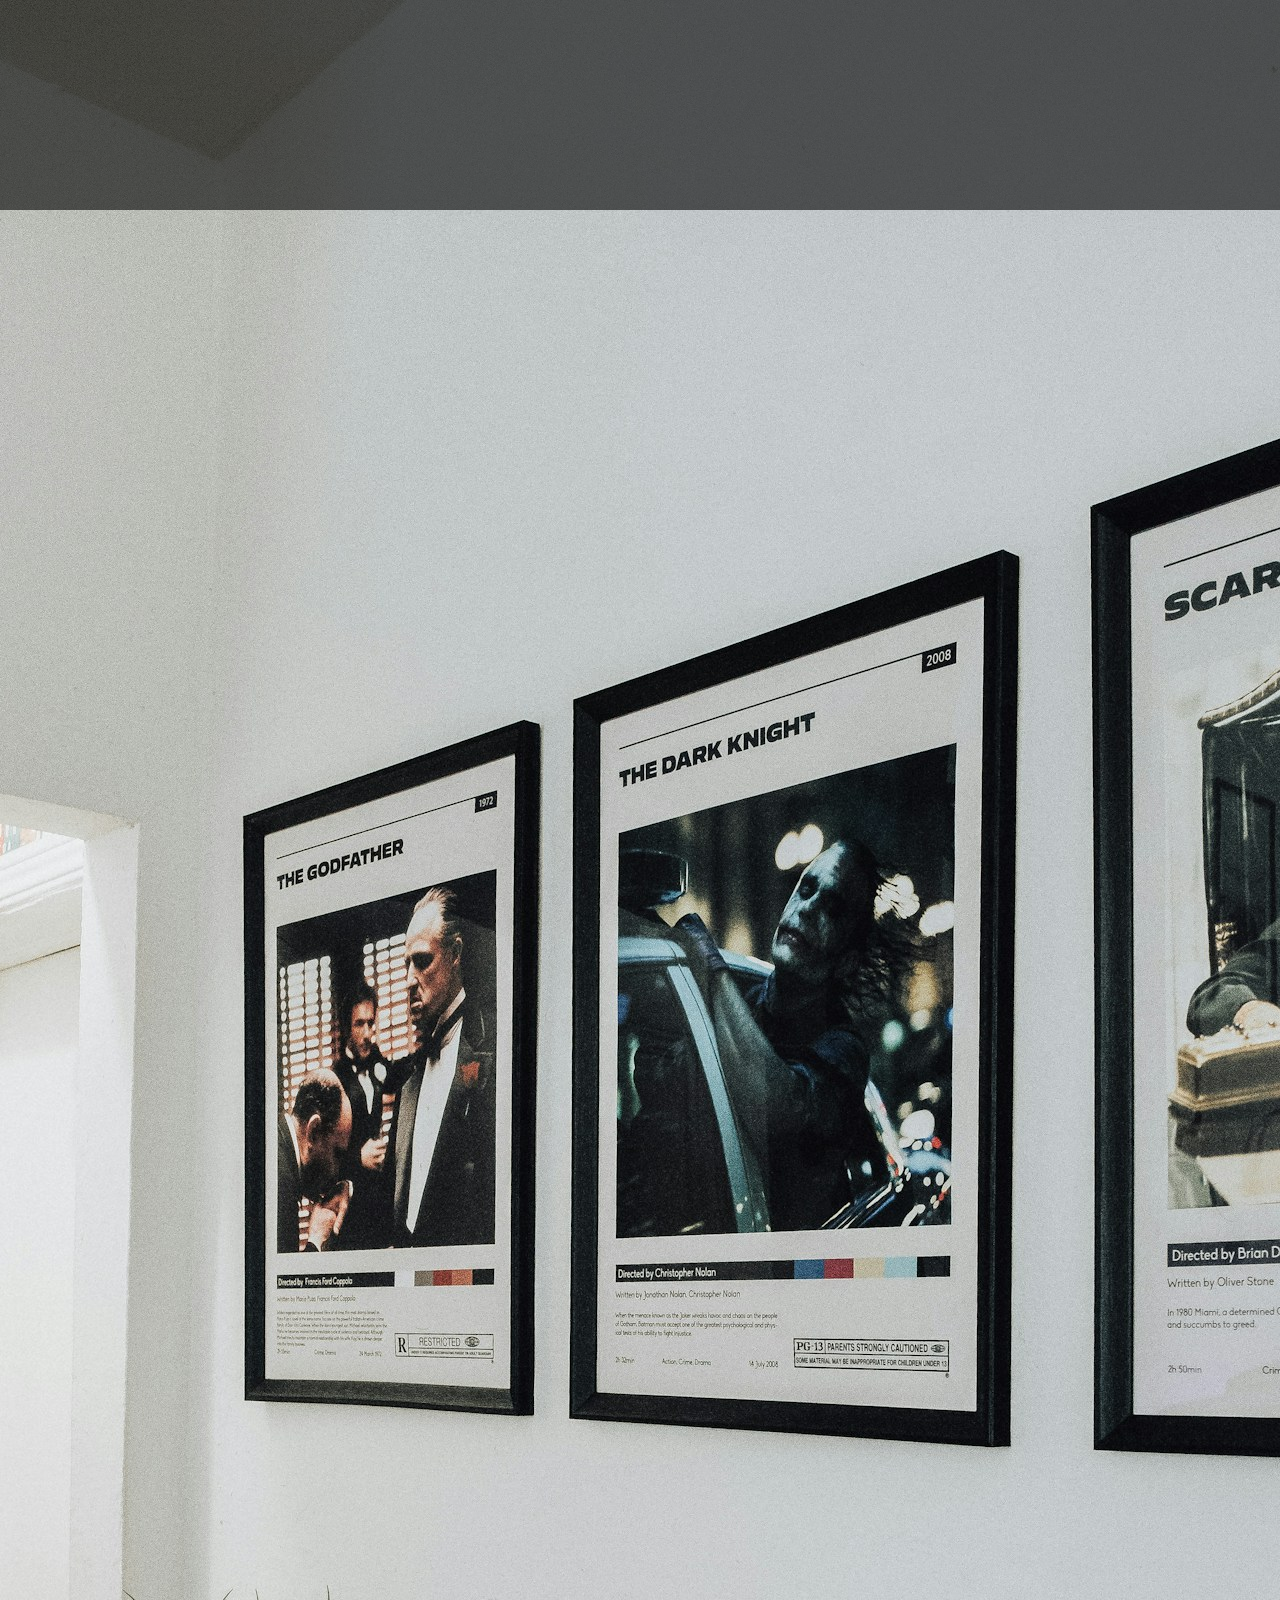
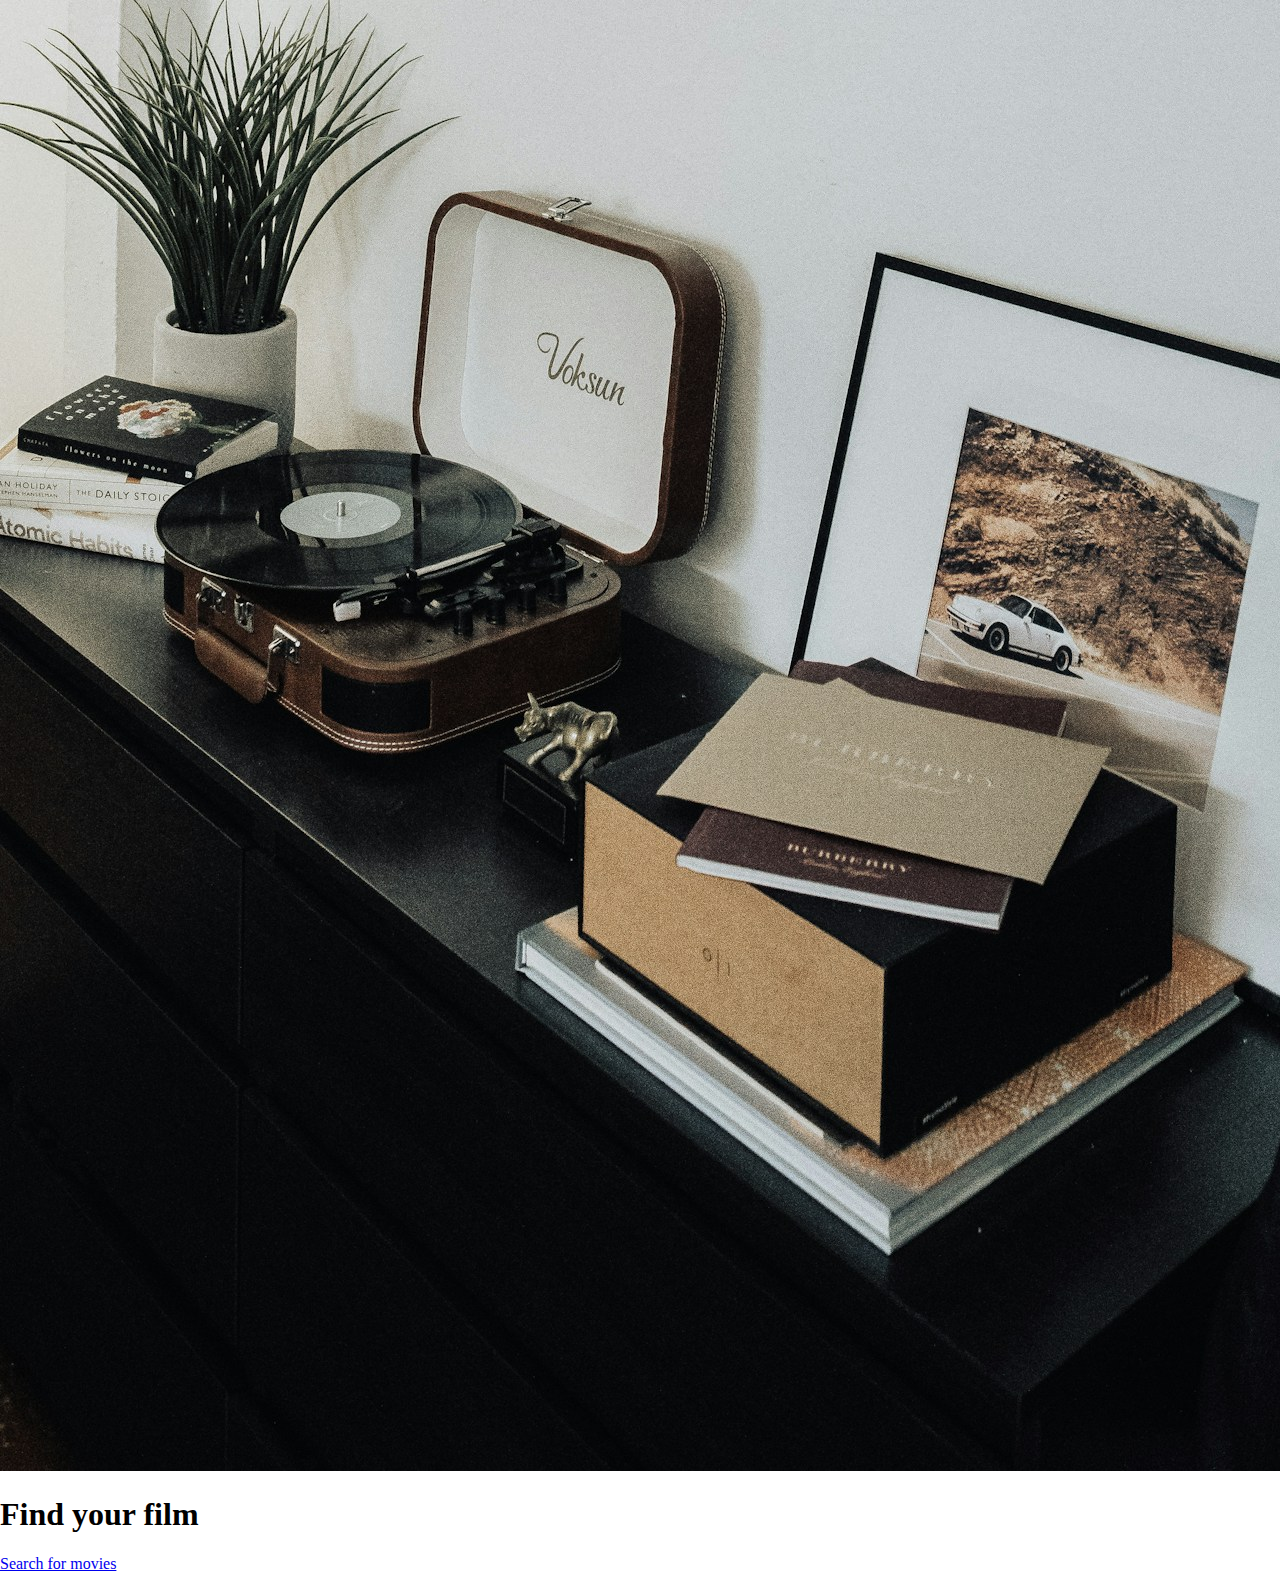
==== pages/my-watchlist-page.html @ d3a22cfa "Complete MyWatchlist page HTML" ====
<!DOCTYPE html>
<html lang="en">
<head>
    <meta charset="UTF-8">
    <meta http-equiv="X-UA-Compatible" content="IE=edge">
    <meta name="viewport" content="width=device-width, initial-scale=1.0">
    <!-- Font Awesome -->
    <link rel="stylesheet" href="https://cdnjs.cloudflare.com/ajax/libs/font-awesome/6.7.2/css/all.min.css" integrity="sha512-Evv84Mr4kqVGRNSgIGL/F/aIDqQb7xQ2vcrdIwxfjThSH8CSR7PBEakCr51Ck+w+/U6swU2Im1vVX0SVk9ABhg==" crossorigin="anonymous" referrerpolicy="no-referrer" />
    
    <!-- Google fonts -->
    <link rel="preconnect" href="https://fonts.googleapis.com">
    <link rel="preconnect" href="https://fonts.gstatic.com" crossorigin>
    <link href="https://fonts.googleapis.com/css2?family=Inter:ital,opsz,wght@0,14..32,100..900;1,14..32,100..900&display=swap" rel="stylesheet">
    <link rel="stylesheet" href="/css/index.css">
    <title>Movie Watchlist</title>
</head>
<body>
    <header>
        <img class="header-img" src="../images/header.jpg" alt="black and white photo frame on white wall">
        <h1 class="header-title">Find your film</h1>
        <a id="my-watchlist-link" class="my-watchlist-link" href="../index.html">Search for movies</a>

    </header>
    <main>
    
        <div id="error-message-main" class="error-message-main">

            <p>Your watchlist is looking a little empty...</p>
           
            <a id="redirect-to-main-link" class="redirect-to-main-link" href="../index.html"> <span><i class="fa-solid fa-circle-plus"></i></span> Let’s add some movies!</a>

        </div>

        <div id="search-results-container" class="search-results-container">
            <div id="movie-id" class="movie">
                <img class="movie-img" src="" alt="">
                <div class="movie-info">
                    <div class="movie-title-container">
                        <h2 class="movie-title">Blade Runner</h2>
                        <i class="fa-solid fa-star"></i>
                        <p class="movie-raiting">8.1</p>
                    </div>
                    <div class="movie-subtitle-container">
                        <p><span class="movie-duration">164</span> min</p>
                        <p class="movie-genre">Action, Drama, Mystery</p>
                        <button id="add-to-watchlist-btn" class="add-to-watchlist-btn"> <span><i class="fa-solid fa-circle-plus"></i></span> Watchlist</button>
                    </div>
                    <p id="movie-plot" class="movie-plot">Young Blade Runner K's discovery of a long-buried secret leads him to track down former Blade Runner Rick Deckard, who's been missin...</p>
                    <div id="movie-separator" class="movie-separator"></div>
                    <hr>
                </div>
            </div>
        </div>
        
    </main>
    <script src="./scripts/index.js"></script>
</body>
</html>
---- css/index.css ----
body {
    margin: 0;
}




  
  header {
    width: 100%; /* Desired width */
    height: 210px; /* Desired height */
    background-image: url('../images/header.jpg'); /* Your background image */
    background-size: cover; /* Ensures the image covers the container */
    background-position: 0 21%; /* Centers the image */
    position: relative; /* Needed for the overlay */
    
  }
  
  header::before {
    content: '';
    position: absolute;
    top: 0%; /* Position the rectangle (adjust as needed) */
    left: 0%; /* Position the rectangle (adjust as needed) */
    width: 100%; /* Width of the rectangle */
    height: 100%; /* Height of the rectangle */
    background: rgba(0, 0, 0, 0.6); /* 60% black transparent rectangle */
  }
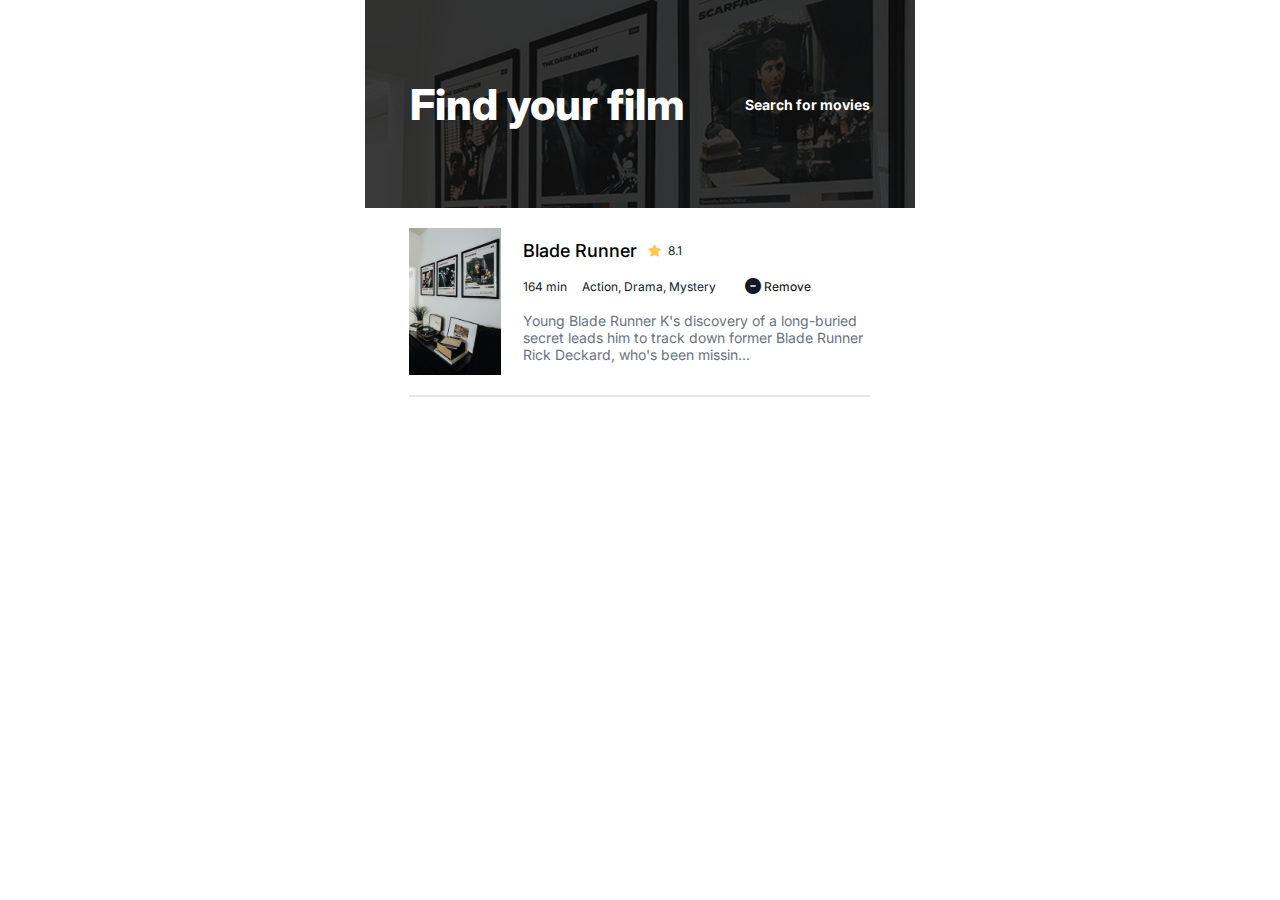
==== commit ffcd402a: "All pages - structure and styling done" ====
--- a/pages/my-watchlist-page.html
+++ b/pages/my-watchlist-page.html
@@ -16,14 +16,17 @@
 </head>
 <body>
     <header>
-        <img class="header-img" src="../images/header.jpg" alt="black and white photo frame on white wall">
-        <h1 class="header-title">Find your film</h1>
-        <a id="my-watchlist-link" class="my-watchlist-link" href="../index.html">Search for movies</a>
+        <img class="header-img" src="../images/header.png" alt="black and white photo frame on white wall">
+
+        <div class="header-title-container">
+            <h1 class="header-title">Find your film</h1>
+            <a id="my-watchlist-link" class="my-watchlist-link" href="../index.html">Search for movies</a>
+        </div>
 
     </header>
     <main>
     
-        <div id="error-message-main" class="error-message-main">
+        <div id="error-message-my-watchlist" class="error-message-main error-message-my-watchlist hidden">
 
             <p>Your watchlist is looking a little empty...</p>
            
@@ -31,25 +34,30 @@
 
         </div>
 
-        <div id="search-results-container" class="search-results-container">
+        <div id="my-watchlist-container" class="my-watchlist-container">
             <div id="movie-id" class="movie">
-                <img class="movie-img" src="" alt="">
-                <div class="movie-info">
-                    <div class="movie-title-container">
-                        <h2 class="movie-title">Blade Runner</h2>
-                        <i class="fa-solid fa-star"></i>
-                        <p class="movie-raiting">8.1</p>
+                <img id="movie-img" class="movie-img" src="../images/header-1.jpg" alt="">
+                <div id="movie-info" class="movie-info">
+                    <div id="movie-title-container" class="movie-title-container">
+                        <h2 id="movie-title" class="movie-title">Blade Runner</h2>
+                        <i class="fa-solid fa-star movie-star-icon"></i>
+                        <p id="movie-raiting" class="movie-raiting">8.1</p>
                     </div>
                     <div class="movie-subtitle-container">
-                        <p><span class="movie-duration">164</span> min</p>
-                        <p class="movie-genre">Action, Drama, Mystery</p>
-                        <button id="add-to-watchlist-btn" class="add-to-watchlist-btn"> <span><i class="fa-solid fa-circle-plus"></i></span> Watchlist</button>
+                        <p class="movie-duration"><span id="movie-duration">164</span> min</p>
+                        <p id="movie-genre" class="movie-genre">Action, Drama, Mystery</p>
+                       
+                        
+                        <button id="remove-from-watchlist-btn" class="remove-from-watchlist-btn"> <span><i class="fa-solid fa-circle-minus remove-from-my-watchlist-icon"></i></span> Remove</button>
                     </div>
+                    
                     <p id="movie-plot" class="movie-plot">Young Blade Runner K's discovery of a long-buried secret leads him to track down former Blade Runner Rick Deckard, who's been missin...</p>
-                    <div id="movie-separator" class="movie-separator"></div>
-                    <hr>
+                    
                 </div>
+                
             </div>
+            <div id="movie-separator" class="movie-separator"></div>
+                
         </div>
         
     </main>
--- a/css/index.css
+++ b/css/index.css
@@ -1,27 +1,255 @@
+*,
+*::before,
+*::after {
+  box-sizing: border-box;
+}
+
+
 body {
     margin: 0;
-}
-
-
-
-
+    font-family: "Inter", serif;
+}
+
+
+header, main {
+    margin: 0 auto;
+    width: 550px;
+    
+}
+
+
+
+header {
+    display: flex;
+    position: relative;
+    flex-direction: column;
+    align-items: center; 
+    justify-content: center; 
+    overflow: visible;
+    height: 208px;
+}
+
+.header-img {
+    position: absolute; 
+    top: 0;
+    left: 0;
+    width: 100%;
+    height: 100%;
+    
+    z-index: -1; 
+}
+.header-title-container {
+    
+    display: flex;
+    width: 100%;
+    padding: 0em 2.8125em;
+    justify-content: space-between;
+    align-items: center;
+    z-index: 1; 
+    
+}
+.header-title, .my-watchlist-link {
+    margin: 0;
+    font-family: "Inter", serif;
+}
+
+.header-title {
+    color: #FFFFFF;
+    font-size: 2.674375rem;
+    font-weight: 800;
+
+}
+
+.my-watchlist-link {
+    text-decoration: none;
+    color: #FFFFFF;
+    font-weight: 700;
+    font-size: 0.875rem;
+    cursor: pointer;
+}
+
+
+.search-div {
+    background-color: #FFFFFF;
+    border: 1px solid #D1D5DB;
+    border-radius: 6px;
+    display: flex;
+    align-items: center;
+    width: 462px;
+    margin-top: 150px;
+    position: absolute;
+    bottom: -18px;
+    left: 50%; 
+    transform: translateX(-50%); 
+   
+}
+
+.search-icon {
+    color: #9CA3AF;
+    padding: 0 0.5em 0 0.5em;
+    cursor: pointer;
+}
+
+.search-input {
+    border: none;
+    font-size: 0.875rem;
+    font-weight: 500;
+    width: 73%;
+    padding: 0.75em 0.75em 0.75em 0.5em;
+    height: 95%;
+    
+}
   
-  header {
-    width: 100%; /* Desired width */
-    height: 210px; /* Desired height */
-    background-image: url('../images/header.jpg'); /* Your background image */
-    background-size: cover; /* Ensures the image covers the container */
-    background-position: 0 21%; /* Centers the image */
-    position: relative; /* Needed for the overlay */
-    
-  }
-  
-  header::before {
-    content: '';
-    position: absolute;
-    top: 0%; /* Position the rectangle (adjust as needed) */
-    left: 0%; /* Position the rectangle (adjust as needed) */
-    width: 100%; /* Width of the rectangle */
-    height: 100%; /* Height of the rectangle */
-    background: rgba(0, 0, 0, 0.6); /* 60% black transparent rectangle */
-  }+.search-btn {
+    background-color: #F9FAFB;
+    border-radius: 0px 6px 6px 0px;
+    border: none;
+    border-left: 1px solid #D1D5DB;
+    cursor: pointer;
+    font-size: 0.875rem;
+    font-weight: 500;
+    color: #374151;
+    padding: 0.75em 2em;
+    margin-left: auto;
+    height: 100%;
+}
+
+
+
+
+
+.start-exploring, .error-message-main {
+    width: 320px;
+    display: flex;
+    flex-direction: column;
+    justify-content: center;
+    text-align: center;
+    margin: 13.25em auto;
+    font-size: 1.125rem;
+    color: #DFDDDD;
+    font-weight: 700;
+}
+
+.film-icon {
+    font-size: 4.375rem;
+}
+
+.start-exploring p {
+    margin: 0;
+}
+
+.error-message-my-watchlist {
+    width: 404px;
+}
+
+.redirect-to-main-link {
+    text-decoration: none;
+    color: #363636;
+    font-size: 0.875em;
+}
+
+.search-results-container, .my-watchlist-container {
+    margin: 2.6875em auto;
+    width: 462px;
+}
+
+.my-watchlist-container {
+    margin: 1em auto;
+}
+.movie {
+    display: flex;
+    align-items: center;
+    gap: 1.375em;
+    margin: 1.25em 0;
+}
+
+.movie-img {
+    width: 99px;
+    height: 147.41px;
+}
+
+.movie-info {
+    display: flex;
+    flex-direction: column;
+    justify-content: center;
+    gap: 1em;
+}
+
+.movie-title-container, .movie-subtitle-container {
+    display: flex;
+    align-items: center;
+    
+}
+
+.movie-title {
+    font-size: 1.125rem;
+    font-weight: 500;
+    color: #000000;
+    margin-right: 0.625em;
+    margin: 0 0.625em 0 0;
+}
+
+.movie-star-icon {
+    font-size:  0.75rem;
+    color: #FEC654;
+    margin-right: 0.4375em;
+}
+
+.movie-raiting {
+    font-size:  0.75rem;
+    color: #111827;
+    margin: 0;
+}
+
+.movie-subtitle-container  {
+    font-size: 0.75rem;
+    font-weight: 400;
+    color: #111827;
+    
+}
+
+.movie-duration {
+    margin: 0 1.25em 0 0;
+}
+
+.movie-genre {
+    margin: 0 1.875em 0 0;
+}
+
+.add-to-watchlist-btn,
+.remove-from-watchlist-btn {
+    font-family: inherit;
+    font-size: inherit;
+    font-weight: inherit;
+    background: none;
+    border: none;
+    cursor: pointer;
+    display: flex;
+    align-items: center;
+    gap: 0.3125em;
+}
+
+.add-to-my-watchlist-icon,
+.remove-from-my-watchlist-icon {
+    font-size: 1rem;
+    cursor: pointer;
+    color: #111827;
+}
+
+.movie-plot {
+    font-size: 0.875em;
+    color: #6B7280;
+    margin: 0;
+}
+
+
+.movie-separator {
+    width: 461px;
+    height: 1.5px;
+    background-color: #E5E7EB;
+
+}
+.hidden {
+    display: none;
+}
+
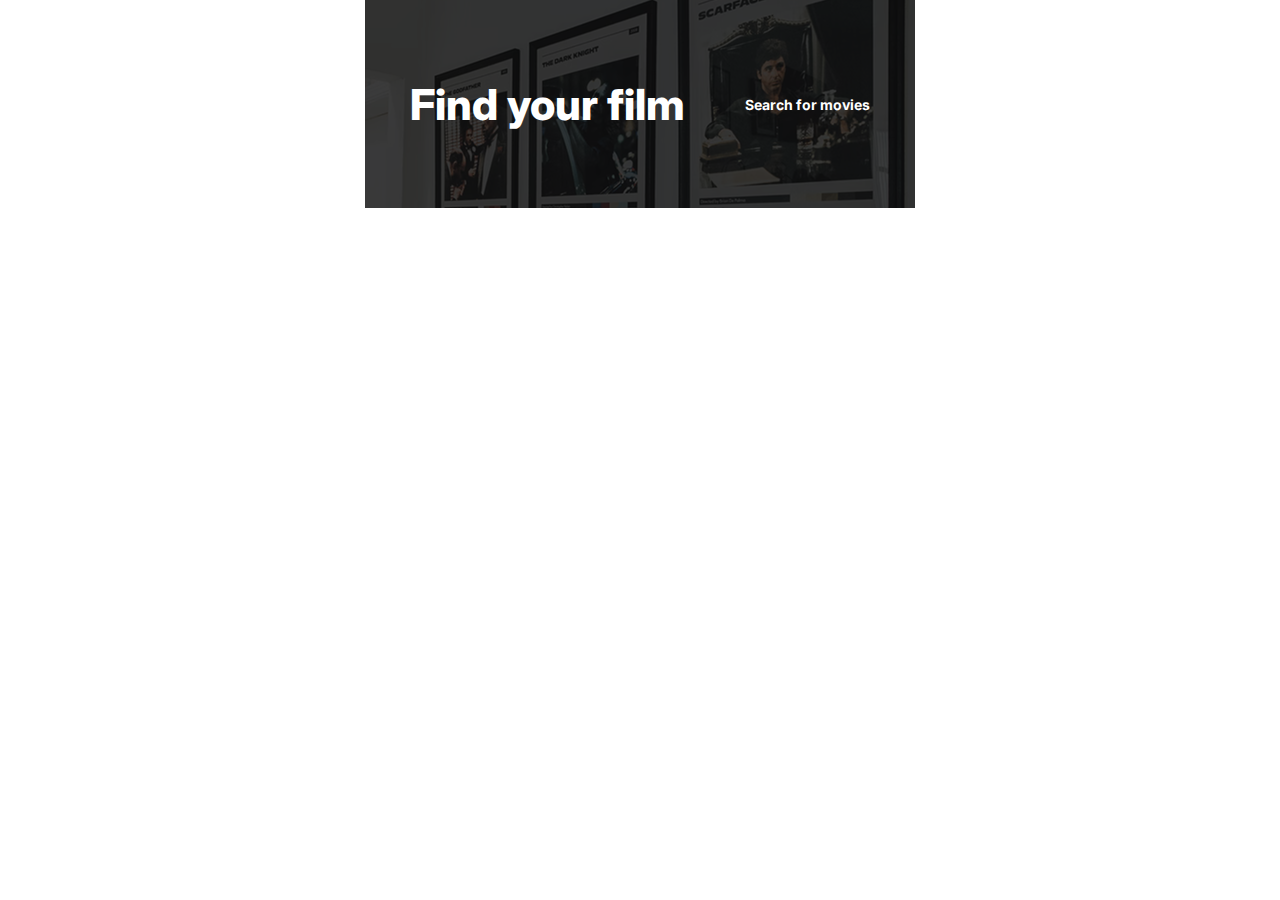
==== commit 7114218e: "Save partial progress" ====
--- a/pages/my-watchlist-page.html
+++ b/pages/my-watchlist-page.html
@@ -35,7 +35,7 @@
         </div>
 
         <div id="my-watchlist-container" class="my-watchlist-container">
-            <div id="movie-id" class="movie">
+            <!-- <div id="movie-id" class="movie">
                 <img id="movie-img" class="movie-img" src="../images/header-1.jpg" alt="">
                 <div id="movie-info" class="movie-info">
                     <div id="movie-title-container" class="movie-title-container">
@@ -47,7 +47,6 @@
                         <p class="movie-duration"><span id="movie-duration">164</span> min</p>
                         <p id="movie-genre" class="movie-genre">Action, Drama, Mystery</p>
                        
-                        
                         <button id="remove-from-watchlist-btn" class="remove-from-watchlist-btn"> <span><i class="fa-solid fa-circle-minus remove-from-my-watchlist-icon"></i></span> Remove</button>
                     </div>
                     
@@ -56,11 +55,11 @@
                 </div>
                 
             </div>
-            <div id="movie-separator" class="movie-separator"></div>
+            <div id="movie-separator" class="movie-separator"></div> -->
                 
         </div>
         
     </main>
-    <script src="./scripts/index.js"></script>
+    <script src="../scripts/index.js"></script>
 </body>
 </html>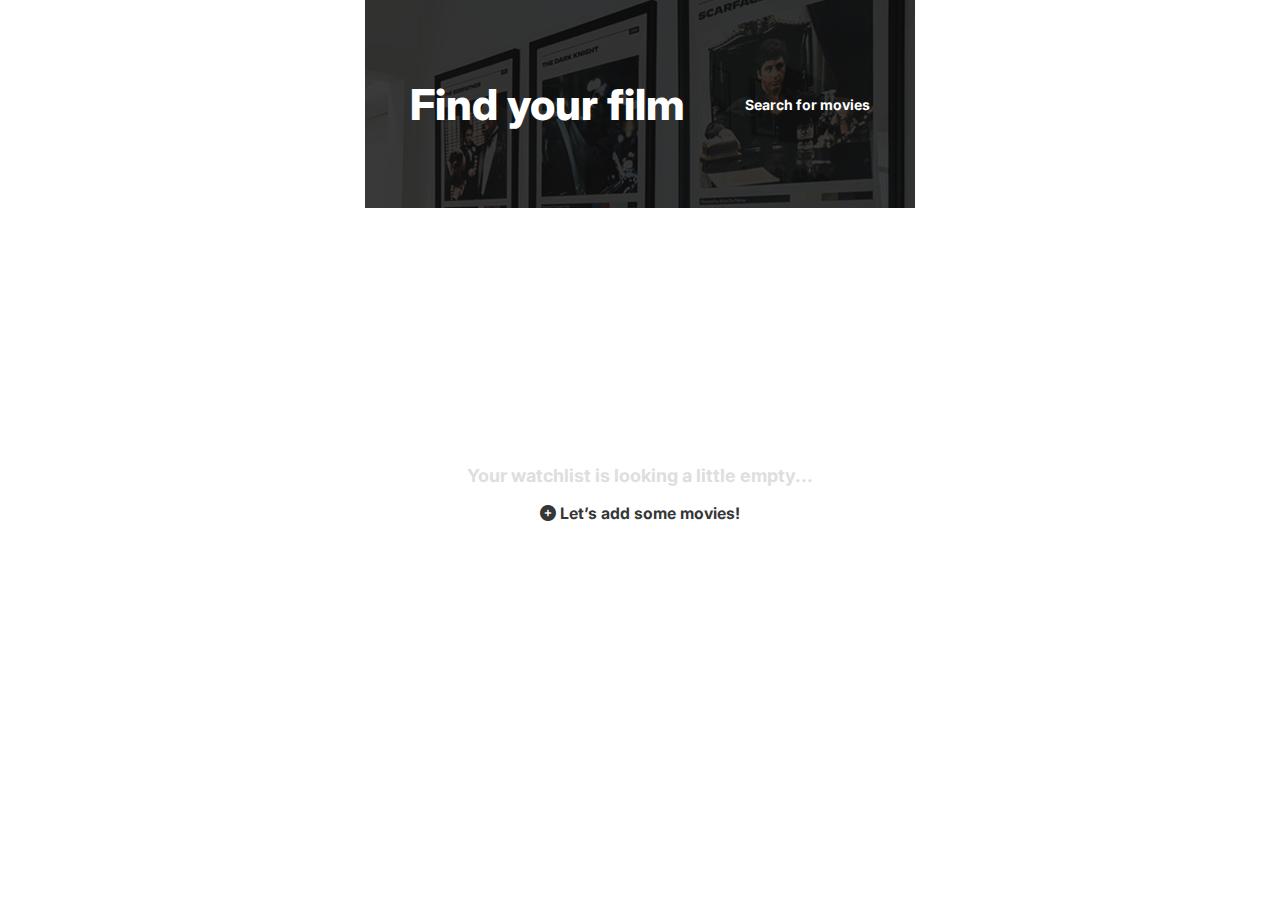
==== commit 10623e17: "Complete project with final functionality and design" ====
--- a/pages/my-watchlist-page.html
+++ b/pages/my-watchlist-page.html
@@ -60,6 +60,6 @@
         </div>
         
     </main>
-    <script src="../scripts/index.js"></script>
+    <script src="../scripts/my-watchlist-page.js"></script>
 </body>
 </html>